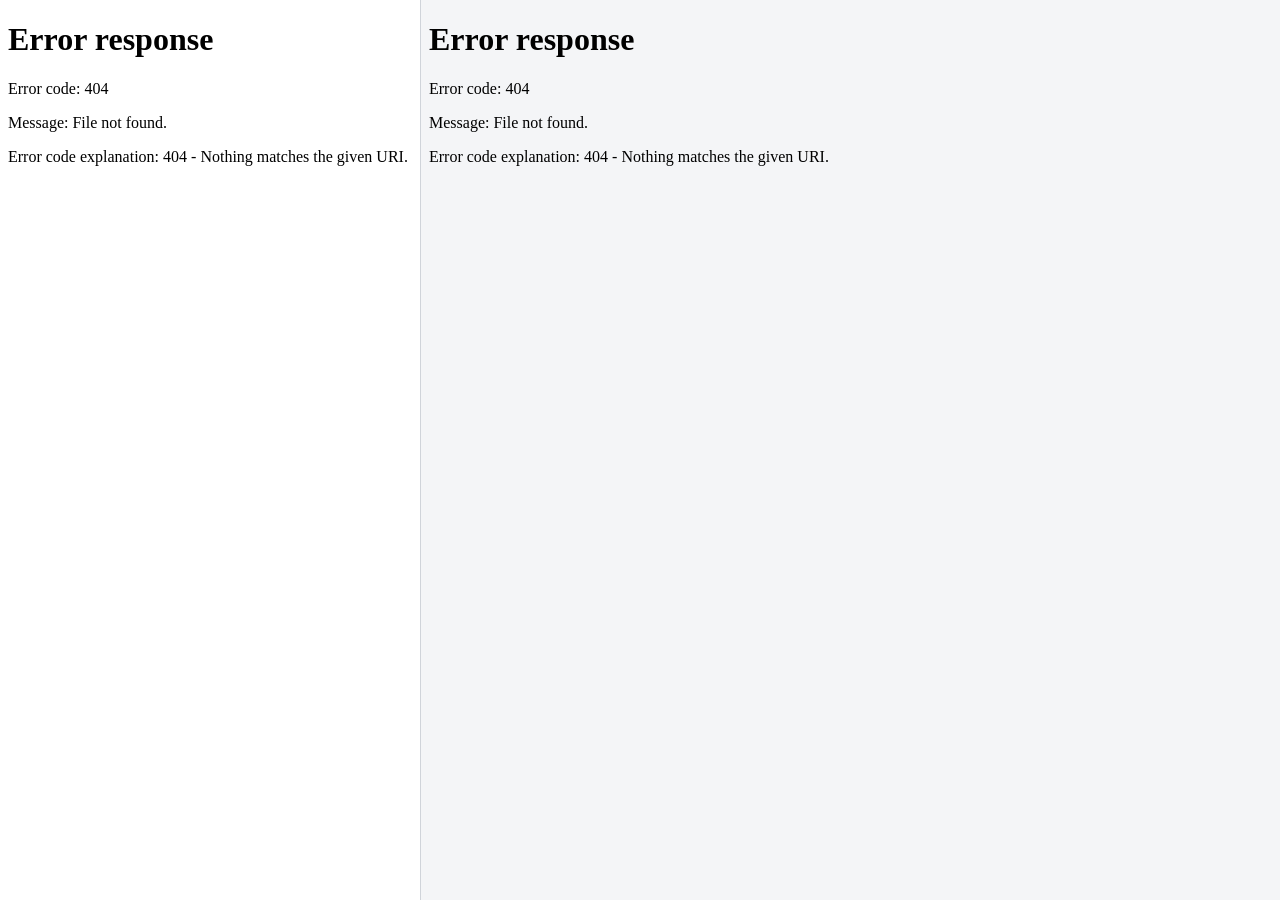
==== ChatbotExtension/index.html @ bdbce66d "feat: run the judge as a web app served by the backend The backend now serves the extension's pages " ====
<!DOCTYPE html>
<html lang="en">
<head>
  <meta charset="utf-8">
  <meta name="viewport" content="width=device-width, initial-scale=1">
  <title>LLM Judge</title>
  <link rel="icon" href="icons/icon-48.png">
  <!-- The web app: the side panel and the dashboard side by side, the same
       pages the extension shows in its side panel and its dashboard tab. -->
  <style>
    html, body { height: 100%; margin: 0; }
    body { display: flex; background: #f4f5f7; }
    iframe { border: 0; height: 100%; display: block; }
    #panel { width: 420px; flex: none; border-right: 1px solid #d0d4da; background: #fff; }
    #dashboard { flex: 1; min-width: 0; }
    @media (prefers-color-scheme: dark) {
      body { background: #15171a; }
      #panel { border-right-color: #33373d; background: #1d1f23; }
    }
    @media (max-width: 900px) {
      body { flex-direction: column; height: auto; }
      #panel { width: 100%; height: 100vh; border-right: 0; border-bottom: 1px solid #d0d4da; }
      #dashboard { height: 100vh; }
    }
  </style>
</head>
<body>
  <iframe id="panel" src="sidebar/sidebar.html" title="LLM Judge side panel"></iframe>
  <iframe id="dashboard" src="dashboard/dashboard.html" title="LLM Judge dashboard"></iframe>
</body>
</html>
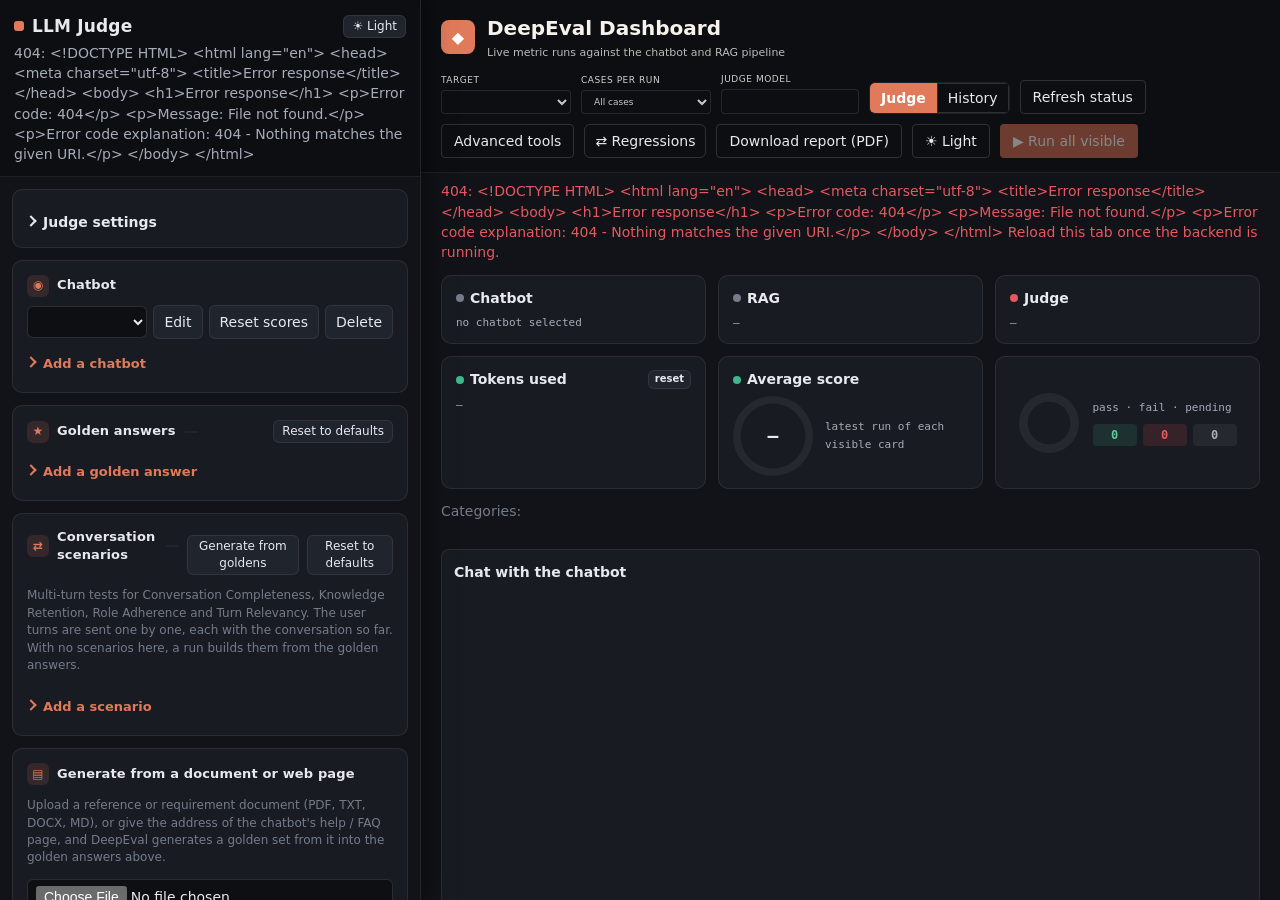
==== commit f60253c8: "feat: scans, derived sources, auto-discovered reply paths, simpler chatbot form - Scan history: numb" ====
--- a/ChatbotExtension/index.html
+++ b/ChatbotExtension/index.html
@@ -5,6 +5,7 @@
   <meta name="viewport" content="width=device-width, initial-scale=1">
   <title>LLM Judge</title>
   <link rel="icon" href="icons/icon-48.png">
+  <script src="lib/theme-mode.js"></script>
   <!-- The web app: the side panel and the dashboard side by side, the same
        pages the extension shows in its side panel and its dashboard tab. -->
   <style>
@@ -13,10 +14,8 @@
     iframe { border: 0; height: 100%; display: block; }
     #panel { width: 420px; flex: none; border-right: 1px solid #d0d4da; background: #fff; }
     #dashboard { flex: 1; min-width: 0; }
-    @media (prefers-color-scheme: dark) {
-      body { background: #15171a; }
-      #panel { border-right-color: #33373d; background: #1d1f23; }
-    }
+    :root[data-theme="dark"] body { background: #111318; }
+    :root[data-theme="dark"] #panel { border-right-color: rgba(255, 255, 255, 0.08); background: #111318; box-shadow: 4px 0 24px rgba(0, 0, 0, 0.5); position: relative; z-index: 1; }
     @media (max-width: 900px) {
       body { flex-direction: column; height: auto; }
       #panel { width: 100%; height: 100vh; border-right: 0; border-bottom: 1px solid #d0d4da; }
@@ -26,6 +25,6 @@
 </head>
 <body>
   <iframe id="panel" src="sidebar/sidebar.html" title="LLM Judge side panel"></iframe>
-  <iframe id="dashboard" src="dashboard/dashboard.html" title="LLM Judge dashboard"></iframe>
+  <iframe id="dashboard" src="dashboard/dashboard.html" title="LLM Judge dashboard" allow="fullscreen"></iframe>
 </body>
 </html>
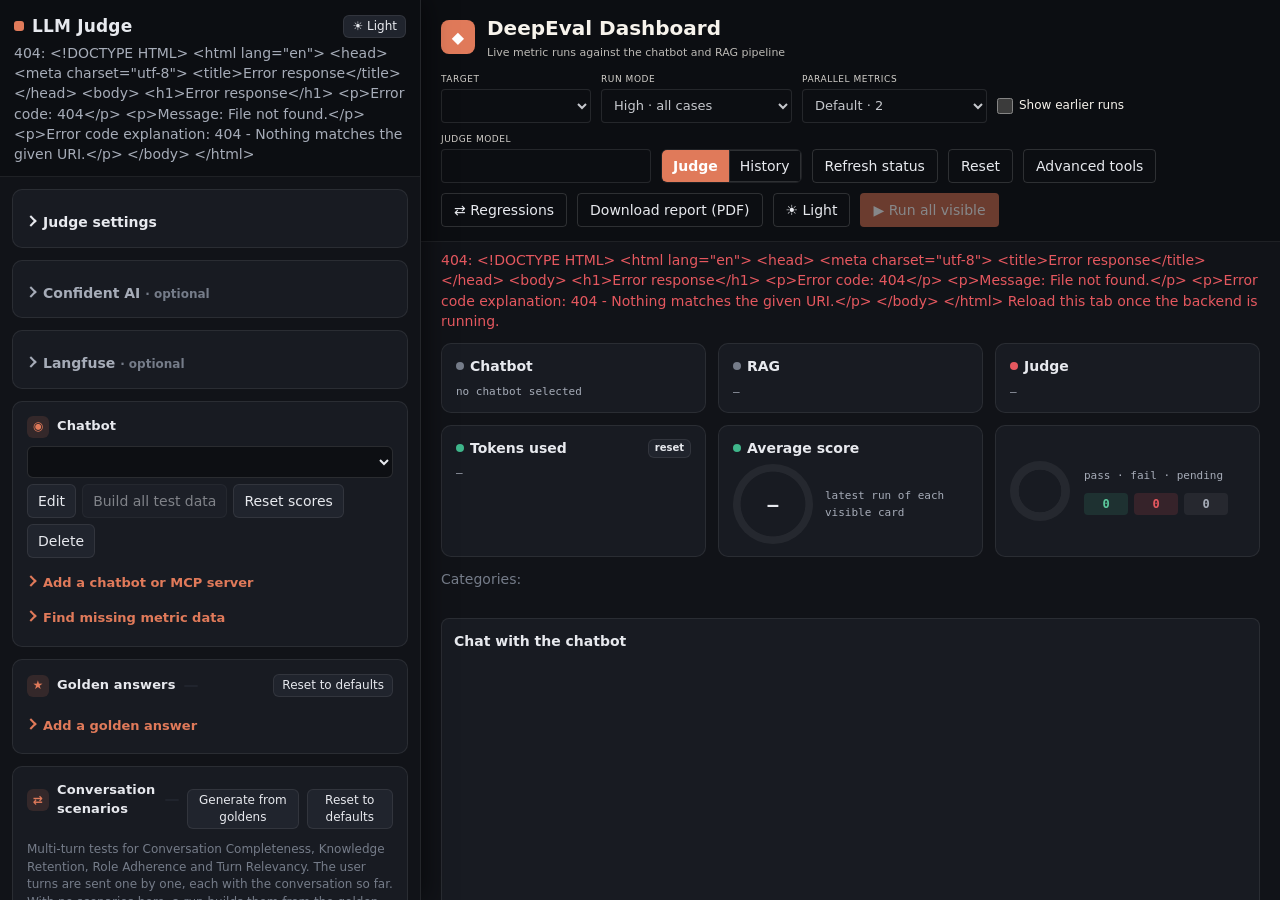
==== commit 48d56b98: "feat: DeepTeam red-team metrics, MCP targets and test data for every metric - 32 DeepTeam vulnerabil" ====
--- a/ChatbotExtension/index.html
+++ b/ChatbotExtension/index.html
@@ -14,17 +14,27 @@
     iframe { border: 0; height: 100%; display: block; }
     #panel { width: 420px; flex: none; border-right: 1px solid #d0d4da; background: #fff; }
     #dashboard { flex: 1; min-width: 0; }
+    /* The bar between the panes: drag to resize the side panel (lib/splitter.js). */
+    #splitter { flex: none; width: 6px; margin: 0 -3px; cursor: col-resize; position: relative; z-index: 2; touch-action: none; }
+    #splitter:hover, #splitter:focus-visible, body.resizing #splitter { background: #c96442; outline: none; }
+    body.resizing { cursor: col-resize; user-select: none; }
+    /* The iframes would swallow the pointer while dragging. */
+    body.resizing iframe { pointer-events: none; }
     :root[data-theme="dark"] body { background: #111318; }
     :root[data-theme="dark"] #panel { border-right-color: rgba(255, 255, 255, 0.08); background: #111318; box-shadow: 4px 0 24px rgba(0, 0, 0, 0.5); position: relative; z-index: 1; }
     @media (max-width: 900px) {
       body { flex-direction: column; height: auto; }
-      #panel { width: 100%; height: 100vh; border-right: 0; border-bottom: 1px solid #d0d4da; }
+      #panel { width: 100% !important; height: 100vh; border-right: 0; border-bottom: 1px solid #d0d4da; }
       #dashboard { height: 100vh; }
+      #splitter { display: none; }
     }
   </style>
 </head>
 <body>
   <iframe id="panel" src="sidebar/sidebar.html" title="LLM Judge side panel"></iframe>
+  <div id="splitter" role="separator" aria-orientation="vertical" aria-label="Resize side panel" tabindex="0"
+       title="Drag to resize · double-click to reset"></div>
   <iframe id="dashboard" src="dashboard/dashboard.html" title="LLM Judge dashboard" allow="fullscreen"></iframe>
+  <script src="lib/splitter.js"></script>
 </body>
 </html>
